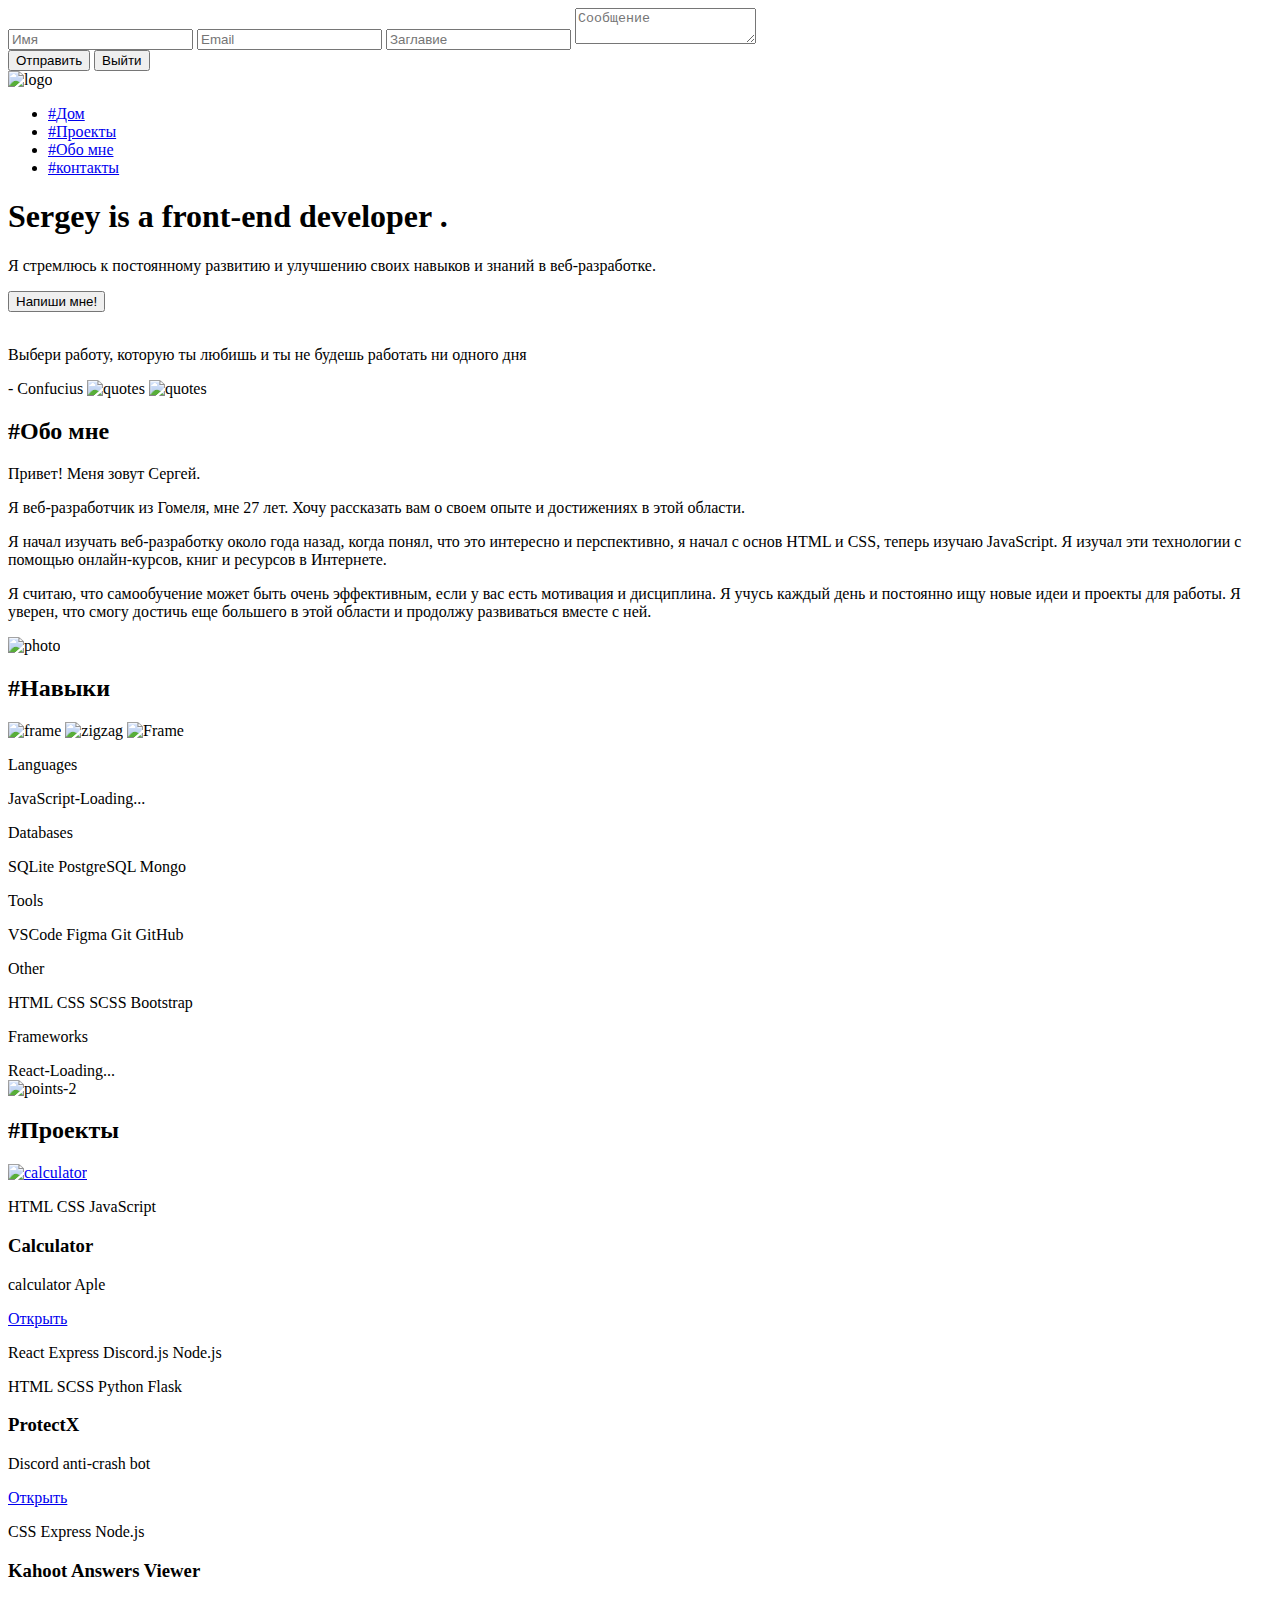
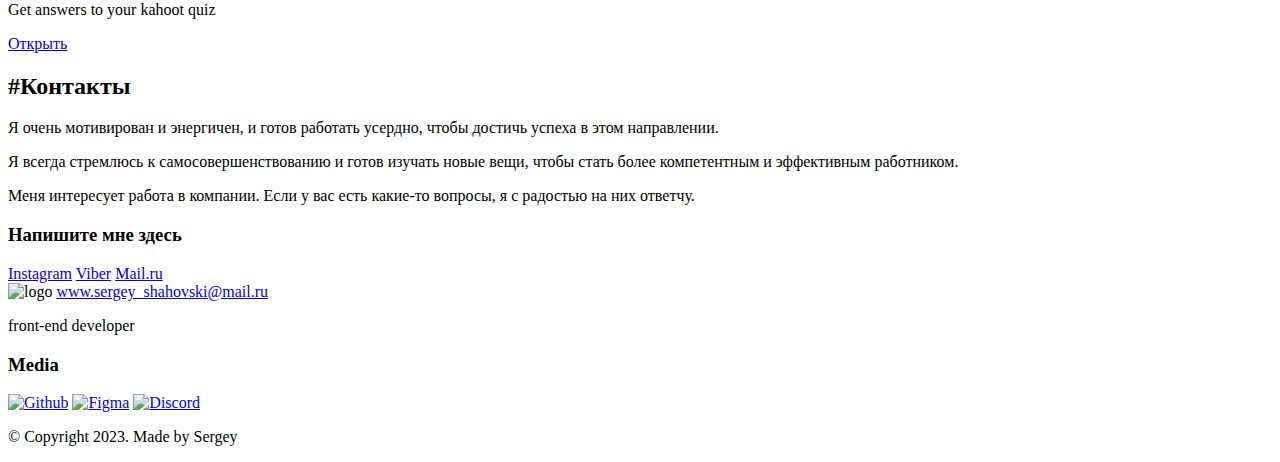
==== index.html @ 96afbb28 "Add files via upload" ====
<!DOCTYPE html>
<html lang="ru">
<head>
    <meta charset="UTF-8">
    <title>SergeyPortfolio</title>
    <link rel="icon" href="img-main/favicon.ico" type="image/x-icon">
    <meta name="viewport" content="width=device-width, initial-scale=1">
    <link rel="preconnect" href="https://fonts.googleapis.com">
    <link rel="preconnect" href="https://fonts.gstatic.com" crossorigin>
    <link href="https://fonts.googleapis.com/css2?family=Fira+Code:wght@400;500;600&family=Source+Code+Pro:wght@400;500;600&display=swap" rel="stylesheet">
    <link rel="stylesheet" href="css/style.css">
</head>
<body>
    <div class="page">
       
        <div class="btn-up btn-up_hide"></div>
        
        <div id="form" class="form ">
            <form action="" method="post"> 
                <input class="top user_name" name="message" type="text" placeholder="Имя" required>
                <input class="top user_email" name="email" type="email" placeholder="Email">
                <input class="form-title" name="message" type="text" placeholder="Заглавие">
                <textarea name="message" placeholder="Сообщение" required></textarea>
                <div class="formBtnMain">
                    <input  id="btn" type="submit" name="submit_btn" value="Отправить">
                    <input id="close" type="button" value="Выйти">
                </div>
            </form>
        </div>
        <header>
            <div class="container">
                <div class="logo-menu">
                    <div class="logo">
                        <img src="img-main/logo-6.png" alt="logo">
                    </div>
                    <div class="nav-links">
                        <ul id="menu" class="main-menu">
                            <li><a href="#"><span>#</span>Дом</a></li>
                            <li><a href="#works"><span>#</span>Проекты</a></li>
                            <li><a href="#about-me"><span>#</span>Обо мне</a></li>
                            <li><a href="#contacts"><span>#</span>контакты</a></li>
                            
                            
                            
                            <div class="wrap-menu-btn">
                                <div id="menu_btn">
                                    <span class="neon"></span>
                                    <span class="neon"></span>
                                    <span class="neon"></span>
                                </div>
                            </div>
                            
                            
                            
                            
                            
                        </ul>
                    </div>
                </div>
                <div class="header">
                    <div class="header-top">
                        <div class="main-text-btn">
                            <div class="main-text">
                                <h1>Sergey is a <span class="neon">front-end</span> developer <span class="neon">.</span></h1>
                                <p>Я стремлюсь к постоянному развитию и улучшению своих навыков и знаний в веб-разработке.</p>
                            </div>
                            <div class="main-btn">
                                <button id="form_btn">Напиши мне!</button>
                            </div>
                        </div>
                        
                        
                        
                        
                        
                        
                        
                        
                        <div class="main-img">
                            <div class="ava-img"></div>
                            <img class="zigzag-img" src="" alt="">
                            <img class="points-img" src="" alt="">
                        </div>
                        
                        
                        
                        
                        
                        
                        
                        
                    </div>
                    <div class="name-text">
                        <p>Выбери работу, которую ты любишь и ты не будешь работать ни одного дня</p>
                        <span>- Confucius</span>
                        <img class="quotes" src="img-main/quotes.png" alt="quotes">
                        <img class="quotes-2" src="img-main/quotes.png" alt="quotes">
                    </div>
                </div>
            </div>
            <div class="square">
                <span></span>
            </div>
        </header>
    <section id="about-me" class="about-me">
        <div class="container">
            <div class="about-me-main">
                <div class="about-me-title-text">
                    <div class="sab-header about-me-title">
                        <h2><span>#</span>Обо мне</h2>
                        <div class="line">
                            <span></span>
                        </div>
                    </div>
                    <div class="about-me-text">
                        <p>Привет! Меня зовут Сергей.</p>
                        <p>Я веб-разработчик из Гомеля, мне 27 лет. Хочу рассказать вам о своем опыте и достижениях в этой области.</p>

                        <p>Я начал изучать веб-разработку около года назад, когда понял, что это интересно и перспективно, я начал с основ HTML и CSS, теперь изучаю JavaScript. Я изучал эти технологии с помощью онлайн-курсов, книг и ресурсов в Интернете.</p>

                        <p>Я считаю, что самообучение может быть очень эффективным, если у вас есть мотивация и дисциплина. Я учусь каждый день и постоянно ищу новые идеи и проекты для работы. Я уверен, что смогу достичь еще большего в этой области и продолжу развиваться вместе с ней.</p>
                        <div class="main-btn about-btn">
                        </div>
                    </div>
                </div>
                <div class="about-me-img">
                    <img src="img-main/im-transformed22.png" alt="photo">
                    <span></span>
                    <div class="points-left"></div>
                    <div class="points-right"></div>
                </div>
            </div>
        </div>
        <div class="points-row"></div>
        <div class="about-square"></div>
    </section>
    
    <section class="skills">
        <div class="container">
            <div class="sab-header skills-title">
                <h2><span>#</span>Навыки</h2>
                <div class="line">
                    <span></span>
                </div>
            </div>
            <div class="wrap-skills">
                <div class="skills-figures">
                    <img class="frame" src="img-main/skills-figures/Frame.png" alt="frame">
                    <span class="big"></span>
                    <img class="skills-zikzag" src="img-main/skills-figures/zigzag-frame.png" alt="zigzag">
                    <span class="small"></span>
                    <img class="frame-2" src="img-main/skills-figures/Frame.png" alt="Frame">
                </div>
                <div class="aside-skills">
                    <div class="inner">
                        <div class="title">
                            <p>Languages</p>
                        </div>
                        <div class="text">
                            <span>JavaScript-Loading...</span>
                        </div>
                    </div>
                    <div class="inner">
                        <div class="title">
                            <p>Databases</p>
                        </div>
                        <div class="text">
                            <span>SQLite PostgreSQL Mongo</span>
                        </div>
                    </div>
                    <div class="inner">
                        <div class="title">
                            <p>Tools</p>
                        </div>
                        <div class="text">
                            <span>VSCode Figma Git GitHub</span>
                        </div>
                    </div>
                    <div class="inner">
                        <div class="title">
                            <p>Other</p>
                        </div>
                        <div class="text">
                            <span>HTML CSS SCSS Bootstrap</span>
                        </div>
                    </div>
                    <div class="inner">
                        <div class="title">
                            <p>Frameworks</p>
                        </div>
                        <div class="text">
                            <span>React-Loading...</span>
                        </div>
                    </div>
                </div>
            </div>
        </div>
    </section>
    <section id="works" class="projects">
        <span class="figure"></span>
        <img class="points-2" src="img-main/points-2.png" alt="points-2">
        <div class="container">
            <div class="projects-top">
                <div class="sab-header">
                    <h2><span>#</span>Проекты</h2>
                    <div class="line">
                        <span></span>
                    </div>
                </div>
            </div>
            <div class="item">
                <div class="block">
                    <div class="item-image"><a href="portfolio/calculator/index.html" target="_blank"><img src="img-portfolio/iOS11Main.jpg" alt="calculator"></a></div>
                    <div class="item-title">
                        <p>HTML CSS JavaScript</p>
                    </div>
                    <div class="item-text">
                        <h3>Сalculator</h3>
                        <p>calculator Aple</p>
                        <div class="item-text-lincks">
                            <a href="portfolio/calculator/index.html" target="_blank">Открыть</a>
                        </div>
                    </div>
                    
                </div>
                <div class="block">
                    <div class="item-image"></div>
                    <div class="item-title">
                        <p>React Express Discord.js Node.js</p>
                        <p>HTML SCSS Python Flask</p>
                    </div>
                    <div class="item-text">
                        <h3>ProtectX</h3>
                        <p>Discord anti-crash bot</p>
                        <div class="item-text-lincks">
                            <a href="#">Открыть</a>
                        </div>
                    </div>
                    
                </div>
                <div class="block">
                    <div class="item-image"></div>
                    <div class="item-title">
                        <p>CSS Express Node.js</p>
                    </div>
                    <div class="item-text">
                        <h3>Kahoot Answers Viewer</h3>
                        <p>Get answers to your kahoot quiz</p>
                        <div class="item-text-lincks">
                            <a href="#">Открыть</a>
                        </div>
                    </div>
                    
                </div>
            </div>
        </div>
    </section>
    
    <section id="contacts" class="contacts">
        <div class="container">
            <div class="sab-header contacts-title">
                <h2><span>#</span>Контакты</h2>
                <div class="line">
                    <span></span>
                </div>
            </div>
            <div class="contacts-main">
                <div class="text">
                    <p>Я очень мотивирован и энергичен, и готов работать усердно, чтобы достичь успеха в этом направлении.</p>
                    <p>Я всегда стремлюсь к самосовершенствованию и готов изучать новые вещи, чтобы стать более компетентным и эффективным работником.</p>
                    <p>Меня интересует работа в компании. Если у вас есть какие-то вопросы, я с радостью на них ответчу.</p>
                </div>
                <div class="contacts-message">
                    <h3>Напишите мне здесь</h3>
                    <a href="https://www.instagram.com/sergey_garf/" target="_blank">Instagram</a>
                    <a href="viber://chat?number=%2B375447014181">Viber</a>
                    <a href="mailto:www.sergey_shahovski@mail.ru">Mail.ru</a>
                </div>
            </div>
        </div>
        <div class="points-colum-3"></div>
    </section>
    <footer>
        <div class="container">
            <div class="end">
                <div class="info-end">
                    <div class="logo-footer">
                        <img src="img-main/logo-6.png" alt="logo">
                        <a href="mailto:www.sergey_shahovski@mail.ru">www.sergey_shahovski@mail.ru</a>
                    </div>
                    <div class="info-text">
                        <p>front-end developer</p>
                    </div>
                </div>
                <div class="message">
                    <h3>Media</h3>
                    <a href="https://github.com/SergeyShahovski" target="_blank"><img src="img-main/message/Github.png" alt="Github"></a>
                    <a href="https://www.figma.com/" target="_blank"><img src="img-main/message/Figma.png" alt="Figma"></a>
                    <a href="https://discord.com/" target="_blank"><img src="img-main/message/Discord.png" alt="Discord"></a>
                </div>
            </div>
        </div>
        <div class="futer-copyright">
            <p>© Copyright 2023. Made by Sergey</p>
        </div>
    </footer>
    </div>
    <script src="script/form.js"></script>
    <script src="script/menu.js"></script>
    <script src="script/skroll.js"></script>
</body>
</html>
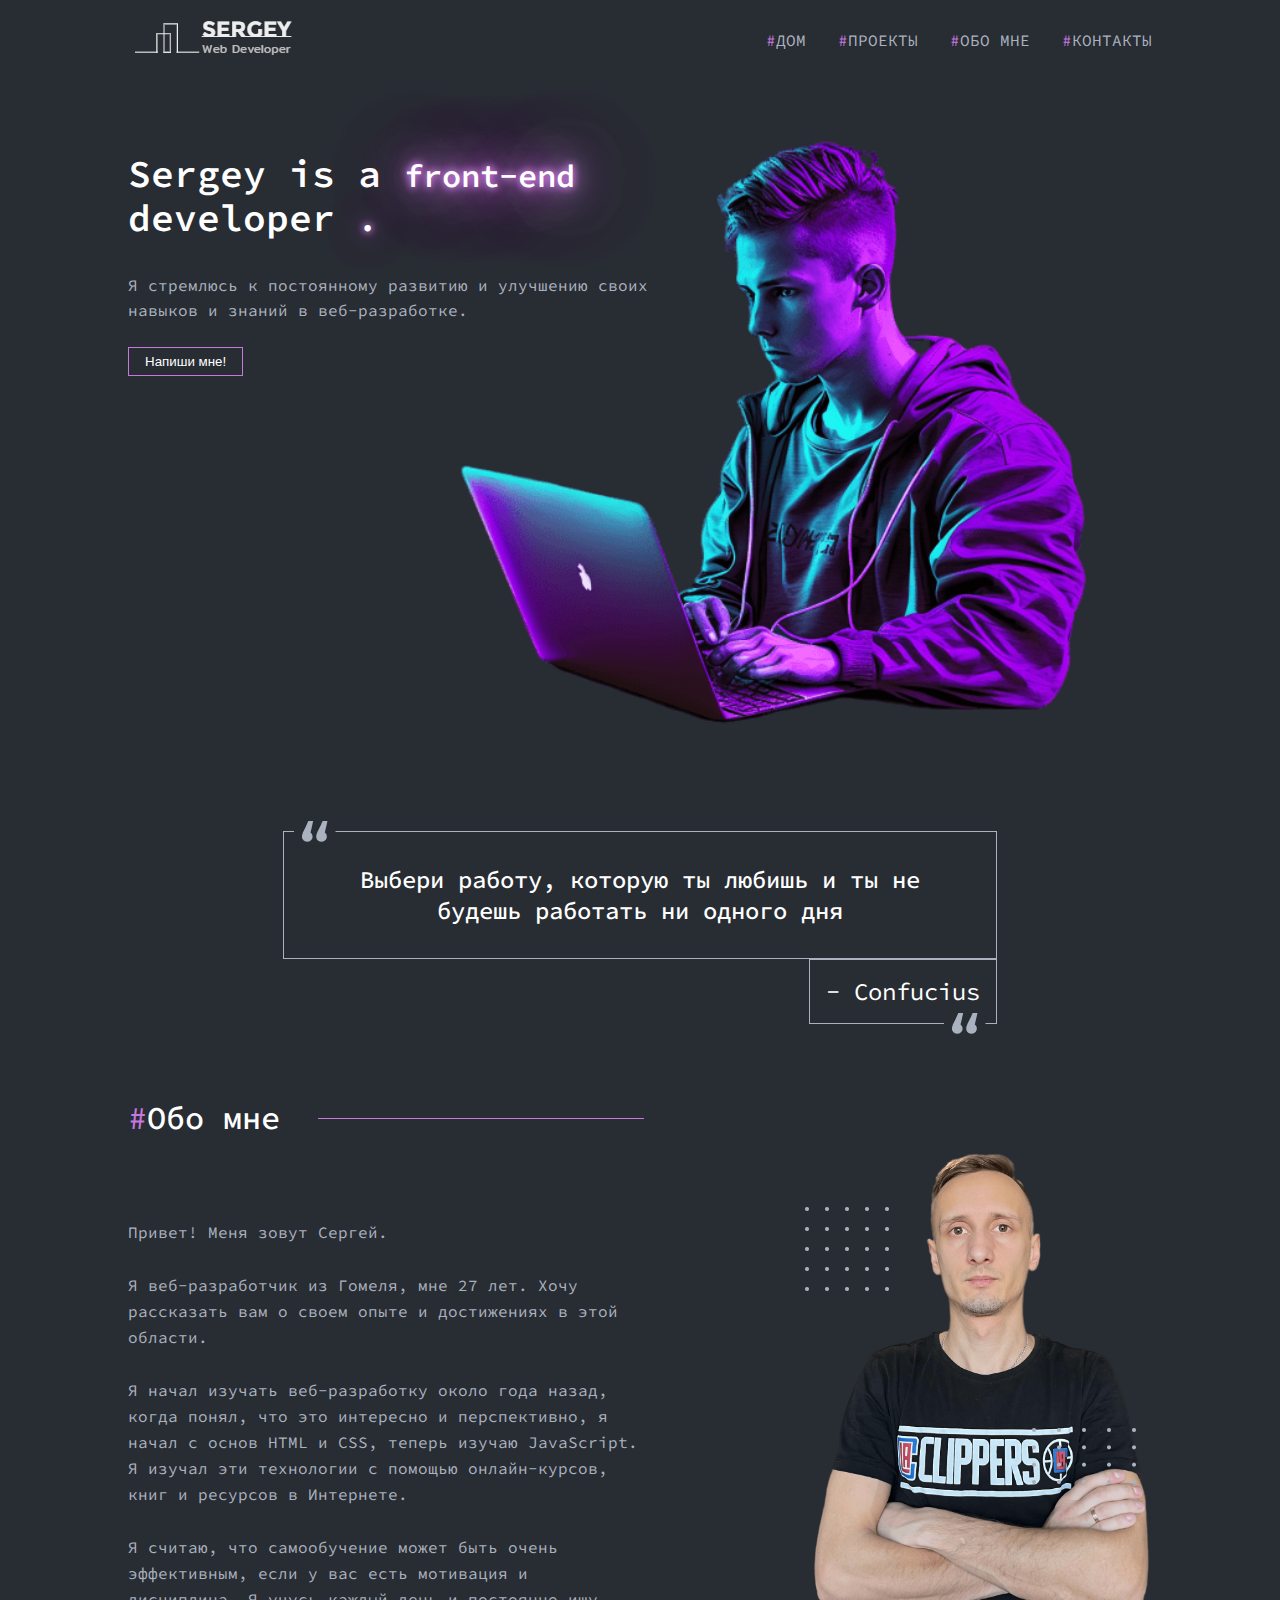
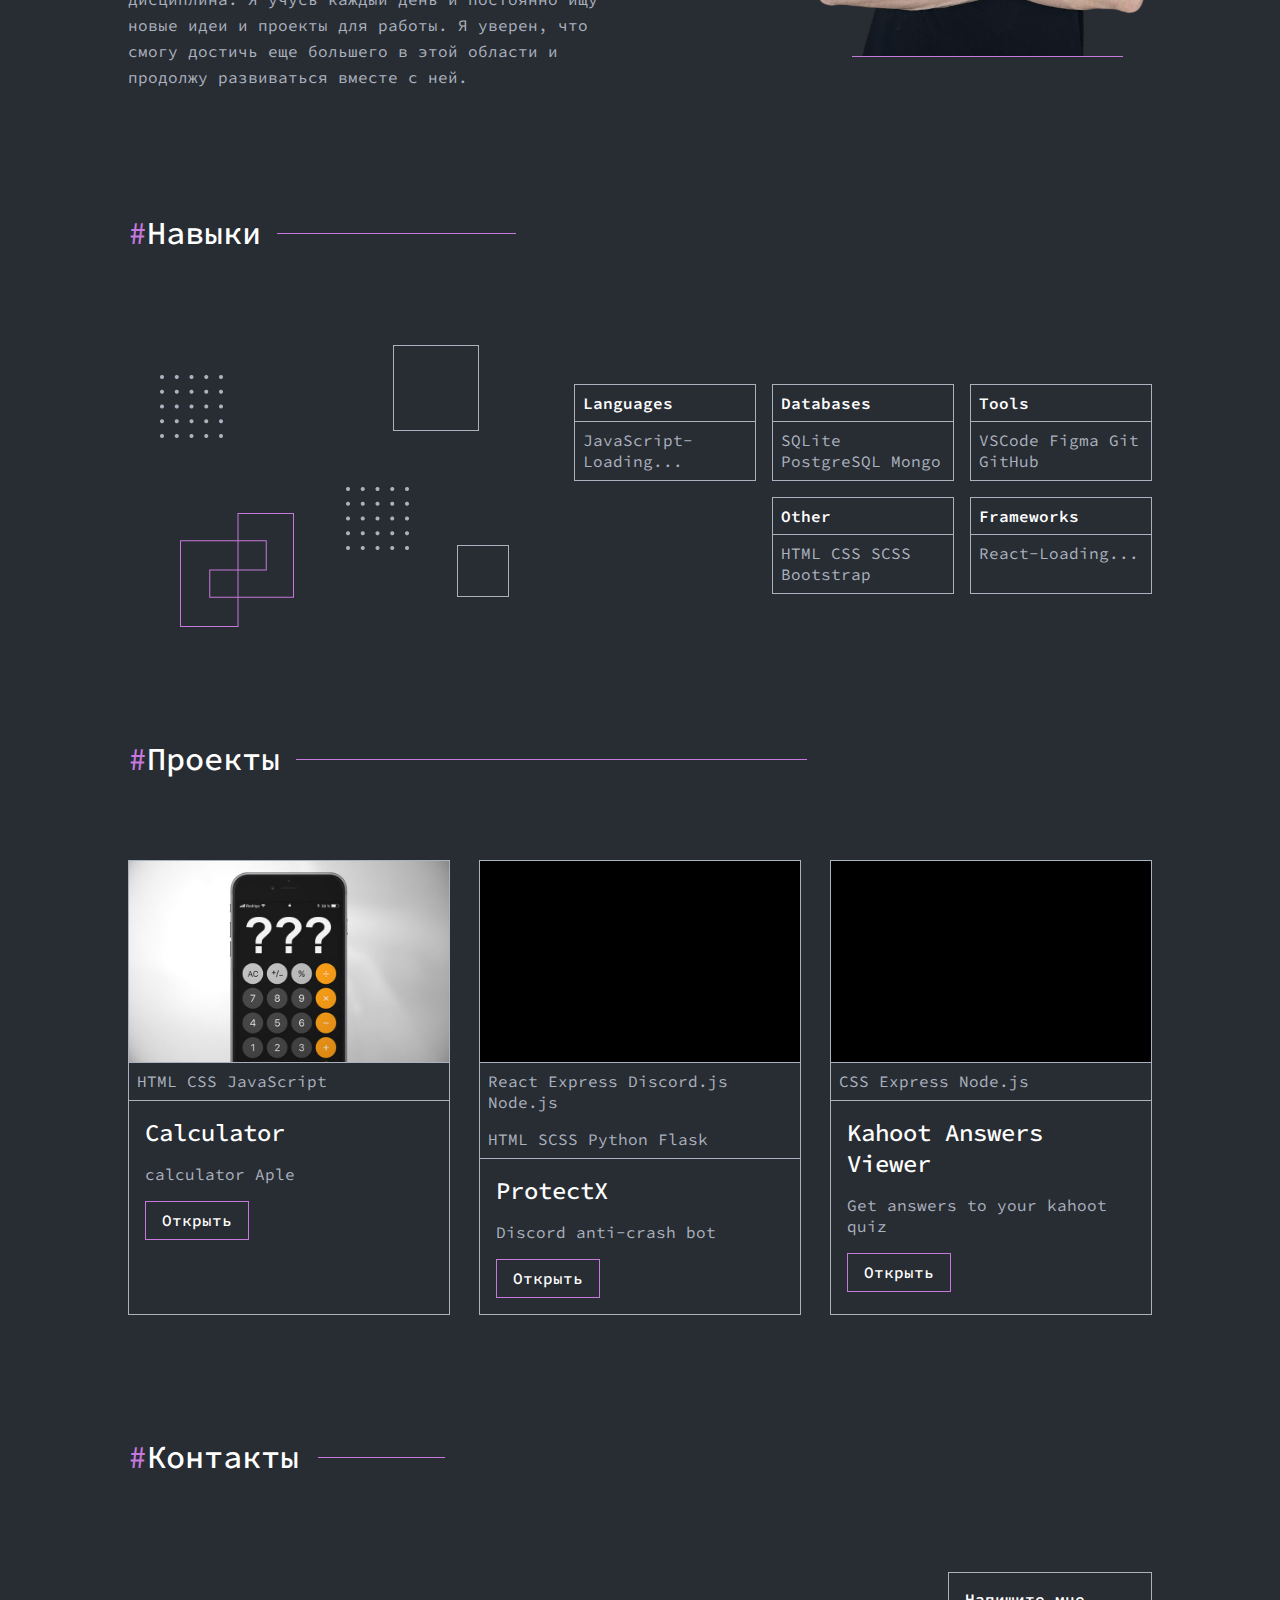
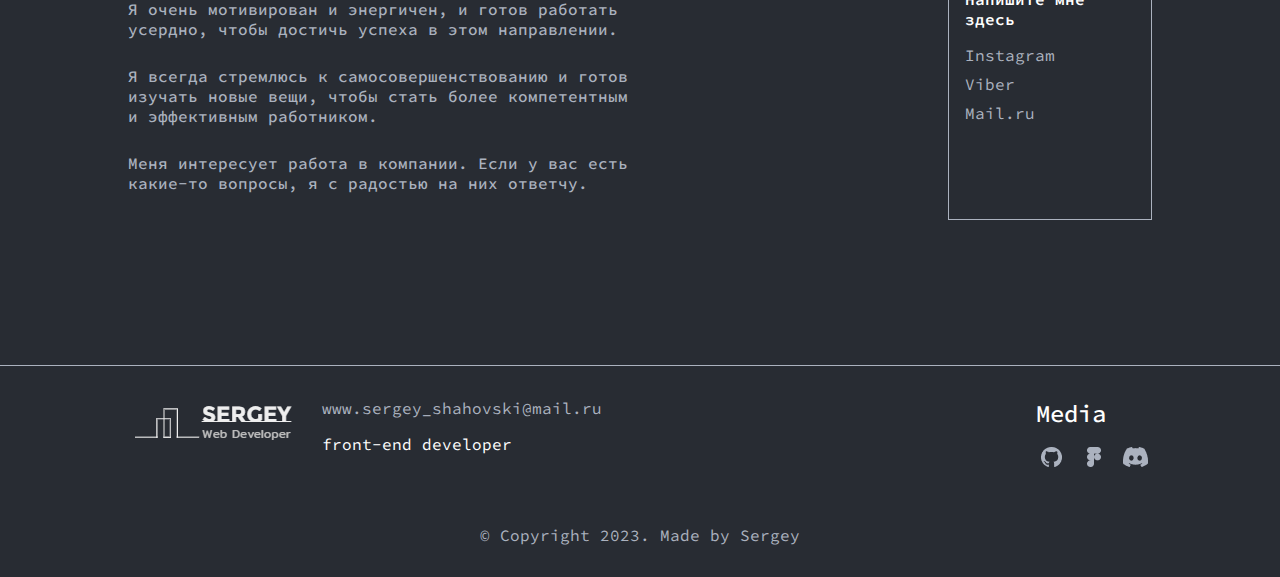
==== commit a2af8f0f: "Add files via upload" ====
--- a/index.html
+++ b/index.html
@@ -39,9 +39,6 @@
                             <li><a href="#works"><span>#</span>Проекты</a></li>
                             <li><a href="#about-me"><span>#</span>Обо мне</a></li>
                             <li><a href="#contacts"><span>#</span>контакты</a></li>
-                            
-                            
-                            
                             <div class="wrap-menu-btn">
                                 <div id="menu_btn">
                                     <span class="neon"></span>
@@ -49,11 +46,6 @@
                                     <span class="neon"></span>
                                 </div>
                             </div>
-                            
-                            
-                            
-                            
-                            
                         </ul>
                     </div>
                 </div>
@@ -273,7 +265,7 @@
                 <div class="contacts-message">
                     <h3>Напишите мне здесь</h3>
                     <a href="https://www.instagram.com/sergey_garf/" target="_blank">Instagram</a>
-                    <a href="viber://chat?number=%2B375447014181">Viber</a>
+                    <a href="viber://chat?number=%2B375447014281">Viber</a>
                     <a href="mailto:www.sergey_shahovski@mail.ru">Mail.ru</a>
                 </div>
             </div>
--- a/css/style.css
+++ b/css/style.css
@@ -0,0 +1,772 @@
+@import 'netbooks.css';
+@import 'tablet.css';
+@import 'smartphone_max.css';
+@import 'smartphone_mini.css';
+
+
+* {
+    margin: 0;
+    padding: 0;
+    text-decoration: none;
+    list-style-type: none;
+    box-sizing: border-box;
+}
+body {
+    background-color: #1E1E1E;
+}
+.page {
+    position: relative;
+    max-width: 1930px;
+    margin: 0 auto;
+    background-color: #282C33;
+    font-family: sans-serif;
+    font-family: 'Source Code Pro', monospace;
+}
+.btn-up {
+    position: fixed;
+    background-color: rgba(40, 44, 51, 0.8);
+    right: 50px;
+    bottom: 0;
+    border: 1px solid #ABB2BF;
+    border-bottom: none;
+    cursor: pointer;
+    display: flex;
+    align-items: center;
+    justify-content: center;
+    width: 60px;
+    height: 50px;
+    z-index: 10;
+}
+
+.btn-up::before {
+    content: "";
+    width: 40px;
+    height: 40px;
+    background: transparent no-repeat center center;
+    background-size: 100% 100%;
+    background-image: url("data:image/svg+xml,%3Csvg xmlns='http://www.w3.org/2000/svg' width='16' height='16' fill='%23fff' viewBox='0 0 16 16'%3E%3Cpath fill-rule='evenodd' d='M7.646 4.646a.5.5 0 0 1 .708 0l6 6a.5.5 0 0 1-.708.708L8 5.707l-5.646 5.647a.5.5 0 0 1-.708-.708l6-6z'/%3E%3C/svg%3E");
+}
+
+.btn-up_hide {
+  display: none;
+}
+
+@media (hover: hover) and (pointer: fine) {
+    .btn-up:hover {
+        background-color: #C778DD;
+    }
+}
+.container {
+    padding: 0 10px 0;
+    margin: 0 auto;
+    max-width: 1044px;
+}
+.logo-menu {
+    display: flex;
+    justify-content: space-between;
+    align-items: center;
+    width: 100%;
+    height: 79px;
+    
+}
+.logo {
+}
+.nav-links {
+    text-align: right;
+}
+.nav-links ul {
+    display: flex;
+}
+.nav-links ul li {
+    margin-left: 32px;
+}
+.nav-links ul li a {
+    font-weight: 400;
+    font-size: 16px;
+    text-transform: uppercase;
+    color: #ABB2BF;
+}
+.nav-links ul li a:hover {
+    color: #fff;
+    transition: 0.3s;
+}
+.nav-links ul li span {
+    color: #C778DD;
+}
+#menu_btn {
+    display: none;
+}
+
+
+
+header {
+    margin: 0 auto;
+    position: relative;
+    max-width: 1366px;
+    background: #282C33;
+}
+.header-top {
+    display: flex;
+    justify-content: space-between;
+    /*   min-height: 520px;*/
+    min-height: 720px;
+    background-repeat: no-repeat;
+    background-size: contain;
+    background-position: right;
+    background-image: url(../img-main/image11.png);
+}
+.main-text-btn {
+    margin-top: 74px;
+    max-width: 537px;
+}
+.main-text-btn h1 {
+    font-weight: 600;
+    font-size: 38px;
+    line-height: 42px;
+    color: #fff;
+}
+
+
+/**************************NEON****************************/
+
+
+.main-text span {
+    color: #fff;
+    text-shadow:
+    0 0 7px #C778DD,
+    0 0 10px #C778DD,
+    0 0 21px #C778DD,
+    0 0 42px #C778DD,
+    0 0 82px #C778DD,
+    0 0 92px #C778DD,
+    0 0 102px #fff,
+    0 0 151px #fff;
+}
+
+.neon {
+    font-size: 32px;
+    animation: flicker 3s infinite alternate;
+}
+    @keyframes flicker {
+    
+    0%, 18%, 22%, 25%, 53%, 57%, 00% {
+
+    text-shadow:
+    0 0 4px #C778DD,
+    0 0 11px #C778DD,
+    0 0 19px #C778DD,
+    0 0 40px #C778DD,
+    0 0 80px #C778DD,
+    0 0 90px #C778DD,
+    0 0 100px #fff,
+    0 0 150px #fff;
+  
+  }
+  
+  20%, 24%, 55% {        
+      text-shadow: none;
+  }    
+}
+
+.main-text-btn p {
+    margin-top: 32px;
+    font-weight: 400;
+    font-size: 16px;
+    line-height: 25px;
+    color: #ABB2BF;
+}
+.main-btn {
+    margin-top: 24px;
+}
+.main-btn button {
+    background: none;
+    padding: 6px 16px;
+    color: #fff;
+    border: 1px solid #C778DD;
+    cursor: pointer;
+}
+.main-btn button:hover,
+.item-text-lincks a:hover,
+.btn-up:hover{
+    background-color: #C778DD;
+    transition: .3s;
+}
+
+
+/*
+.main-img {
+    
+}
+.main-img .ava-img {
+    
+}
+.main-img .zigzag-img {
+    
+}
+.main-img .points-img {
+    
+    
+}
+*/
+
+.name-text {
+    position: relative;
+    display: flex;
+    flex-direction: column;
+    align-items: flex-end;
+    flex-wrap: wrap;
+    align-content: center;
+    max-width: 714px;
+    margin: 0 auto;
+    margin-top: 32px;
+    margin-bottom: 74px;
+    text-align: center;
+    color: #FFFFFF;
+}  
+.name-text p {
+    display: block;
+    font-weight: 500;
+    font-size: 24px;
+    color: #FFFFFF;
+    padding: 32px;
+    border: 1px solid #ABB2BF;
+}
+.name-text span {
+    display: block;
+    text-align: right;
+    font-weight: 400;
+    font-size: 24px;
+    color: #FFFFFF;
+    padding: 16px;
+    border: 1px solid #ABB2BF;
+}
+.quotes {
+    position: absolute;
+    left: 11px;
+    top: -14px;
+}
+.quotes-2 {
+    position: absolute;
+    right: 11px;
+    bottom: -14px;
+}
+.square {
+    position: absolute;
+    width: 82px;
+    height: 91px;
+    border: 1px solid #ABB2BF;
+    border-right: none;
+    right: 0;
+    top: 682px;
+}
+
+
+
+/*****************FORM*******************/
+
+
+
+.form {
+    display: none;
+    position: fixed;
+    width: 100%;
+    height: 100vh;
+    background-color: rgba(0, 0, 0, 0.85);
+    top: 0;
+    z-index: 6;
+    transition: 0.5s;
+}
+form {
+    margin: 0 auto;
+    margin-top: 10px;
+    max-width: 569px;
+    padding: 32px;
+    line-height: 0;
+    background: #282C33;
+    border: 1px solid #ABB2BF;
+}
+form .top {
+    width: 49%;
+    height: 37px;
+    padding-left: 10px;
+    outline: none;
+    font-weight: 400;
+    font-size: 16px;
+    color: #fff;
+    background: #282C33;
+    border: 1px solid #ABB2BF;
+}
+form .form-title {
+    width: 100%;
+    height: 37px;
+    margin: 16px 0;
+    padding-left: 10px;
+    font-weight: 400;
+    font-size: 16px;
+    color: #fff;
+    outline: none;
+    background: #282C33;
+    border: 1px solid #ABB2BF;
+}
+form textarea {
+    width: 100%;
+    min-height: 200px;
+    outline: none;
+    padding: 10px;
+    font-weight: 400;
+    font-size: 16px;
+    resize: vertical;
+    color: #fff;
+    background: #282C33;
+    border: 1px solid #ABB2BF;
+}
+.formBtnMain {
+    display: flex;
+    justify-content: space-between;
+}
+form #btn,
+form #close {
+    margin-top: 16px;
+    padding: 8px 16px;
+    font-weight: 400;
+    font-size: 16px;
+    color: #fff;
+    background: #282C33;
+    border: 1px solid #C778DD;
+    cursor: pointer;
+}
+.hidden_form {
+    display: block;
+    padding: 0 10px;
+    transition: 5s;
+    z-index: 7;
+    transition: .5s;
+}
+
+.top:focus, .form-title:focus, textarea:focus {
+    background-color: #363b43;
+    transition: .5s;
+}
+
+
+
+/****************projects***************/
+
+
+
+
+.projects {
+    position: relative;
+    max-width: 1366px;
+    margin: 0 auto;
+}
+.projects .figure {
+    position: absolute;
+    width: 87px;
+    height: 155px;
+    top: 250px;
+    right: 0;
+    border: 1px solid #ABB2BF;
+    border-right: none;
+}
+.projects .points-2 {
+    position: absolute;
+    left: 0;
+    top: 65px;
+}
+.projects-top {
+    display: flex;
+    justify-content: space-between;
+    align-items: center;
+}
+.sab-header {
+    max-width: 701px;
+    display: flex;
+    align-items: center;
+}
+.sab-header h2 {
+    font-weight: 500;
+    font-size: 32px;
+    color: #FFFFFF;
+}
+.sab-header h2 span {
+    float: left;
+    color: #C778DD;
+}
+.sab-header .line {
+    margin-left: 16px;
+    width: 511px;
+    height: 1px;
+    background: #C778DD;
+}
+.line span {
+    display: inline-block;
+    width: 100%;
+}
+.sab-header-link a {
+    font-weight: 500;
+    font-size: 16px;
+    line-height: 21px;
+    color: #FFFFFF;
+}
+
+
+
+.item {
+    margin-top: 81px;
+    display: flex;
+    justify-content: space-between;
+    flex-wrap: wrap;
+    width: 100%;
+}
+.block {
+    margin-bottom: 10px;
+    width: 332px;
+    border: 1px solid #ABB2BF;
+}
+.item-image {
+    position: relative;
+    width: 100%;
+    height: 201px;
+    background-color: #000;
+}
+.item-image img {
+    position: absolute;
+    width: 100%;
+    height: 100%;
+}
+.item-image a {
+    position: absolute;
+    width: 100%;
+    height: 100%;
+}
+.item-image a:hover {
+    background-color: #fff;
+}
+.item-title {
+    border: 1px solid #ABB2BF;
+    border-left: 0;
+    border-right: 0;
+}
+.item-title p {
+    padding: 8px;
+    font-weight: 400;
+    font-size: 16px;
+    line-height: 21px;
+    color: #ABB2BF;
+}
+.item-text {
+    padding: 16px;
+}
+.item-text h3 {
+    font-weight: 500;
+    font-size: 24px;
+    line-height: 31px;
+    color: #FFFFFF;
+}
+.item-text p {
+    padding: 16px 0;
+    font-weight: 400;
+    font-size: 16px;
+    line-height: 21px;
+    color: #ABB2BF;
+}
+.item-text-lincks a {
+    display: inline-block;
+    margin-right: 16px;
+    padding: 8px 16px;
+    font-weight: 500;
+    font-size: 16px;
+    line-height: 21px;
+    color: #FFFFFF;
+    border: 1px solid #C778DD;
+}
+
+
+
+
+/**************************SKILLS******************************/
+
+
+
+
+.skills {
+    margin: 0 auto;
+    padding-top: 96px;
+    max-width: 1366px;
+}
+.skills-title .line {
+    width: 239px;
+}
+.skills-figures {
+    position: relative;
+    min-width: 200px;
+    width: 349px;
+    height: 282px;
+    min-height: 282px;
+    margin: 12px 0 0 32px;
+}
+.skills-figures .frame {
+    position: absolute;
+    left: 0;
+    top: 30px;
+}
+.skills-figures .big {
+    position: absolute;
+    top: 0;
+    right: 30px;
+    width: 86px;
+    height: 86px;
+    border: 1px solid #ABB2BF;
+}
+.skills-figures .skills-zikzag {
+    position: absolute;
+    bottom: 0;
+    left: 20px;
+}
+.skills-figures .small {
+    position: absolute;
+    width: 52px;
+    height: 52px;
+    right: 0;
+    bottom: 30px;
+    border: 1px solid #ABB2BF;
+}
+.skills-figures .frame-2 {
+    position: absolute;
+    right: 100px;
+    bottom: 77px;
+}
+.wrap-skills {
+    display: flex;
+    justify-content: space-between;
+    margin: 80px 0 112px;
+}
+.aside-skills {
+    max-width: 594px;
+    margin-top: 35px;
+    display: flex;
+    flex-wrap: wrap;
+    align-content: flex-start;
+    justify-content: flex-end;
+}
+.inner {
+    width: 182px;
+    border: 1px solid #ABB2BF;
+    margin: 16px 0 0 16px;
+}
+.inner .title p {
+    padding: 8px;
+    border-bottom: 1px solid #ABB2BF;
+    font-weight: 600;
+    font-size: 16px;
+    color: #FFFFFF;
+}
+.inner .text span {
+    display: block;
+    padding: 8px;
+    font-weight: 400;
+    font-size: 16px;
+    line-height: 21px;
+    color: #ABB2BF;
+}
+
+
+/*********************about-me***********************/
+
+.about-me {
+    position: relative;
+    margin: 0 auto;
+    max-width: 1366px;
+}
+.about-me-main {
+    display: flex;
+    justify-content: space-between;
+}
+.about-me-title {
+    max-width: 516px;
+}
+.about-me-title h2 {
+    min-width: 174px;
+}
+.about-me-text {
+    margin-top: 81px;
+    width: 515px;
+    
+}
+.about-me-text p {
+    padding-bottom: 27px;
+    font-weight: 400;
+    font-size: 16px;
+    line-height: 26px;
+    color: #ABB2BF;
+}
+.about-btn {
+    margin: 0;
+}
+.about-me-img {
+    position: relative;
+    margin-top: 50px;
+    width: 343px;
+    height: 508px;
+    line-height: 0;
+}
+.about-me-img img {
+    max-width: 343px;
+    max-height: 508px;
+}
+
+.about-me-img span {
+    display: block;
+    margin-left: 43px;
+    max-width: 271px;
+    height: 1px;
+    background: #C778DD;
+}
+.about-me-img .points-left {
+    position: absolute;
+    left: -4px;
+    top: 59px;
+    width: 84px;
+    height: 84px;
+    background-image: url(../img-main/points.png);
+}
+.about-me-img .points-right {
+    position: absolute;
+    right: 16px;
+    bottom: 172px;
+    width: 104px;
+    height: 56px;
+    background-image: url(../img-main/points-4.png);
+}
+.points-row {
+    position: absolute;
+    width: 80px;
+    height: 103px;
+    right: 0;
+    bottom: 100px;
+    background-image: url(../img-main/points-row.png);
+}
+.about-square {
+    position: absolute;
+    left: 0;
+    top: 245px;
+    width: 77px;
+    height: 155px;
+    border: 1px solid #ABB2BF;
+    border-left: none;
+}
+
+
+/**************contacts*************/
+
+
+.contacts {
+    position: relative;
+    margin: 0 auto;
+    padding: 112px 0 145px 0;
+    max-width: 1366px;
+}
+.contacts-title {
+    max-width: 317px;
+}
+.contacts-title h2 {
+    min-width: 174px;
+}
+.contacts-main {
+    display: flex;
+    justify-content: space-between;
+    margin-top: 95px;
+}
+.contacts-main .text p {
+    padding-bottom: 27px;
+    max-width: 505px;
+    font-weight: 500;
+    font-size: 16px;
+    color: #ABB2BF;
+}
+.contacts-main .text {
+    margin-top: 27px;
+}
+.contacts-message {
+    width: 204px;
+    padding: 16px;
+    border: 1px solid #ABB2BF;
+}
+.contacts-message h3 {
+    padding-bottom: 8px;
+    font-weight: 600;
+    font-size: 16px;
+    color: #FFFFFF;
+}
+.contacts-message a {
+    display: block;
+    margin-top: 8px;
+    font-weight: 400;
+    font-size: 16px;
+    line-height: 21px;
+    color: #ABB2BF;
+}
+.contacts-message a:hover {
+    color: #fff;
+}
+.points-colum-3 {
+    position: absolute;
+    width: 52px;
+    height: 103px;
+    left: 0;
+    top: 205px;
+    background-image: url(../img-main/points-colum3.png);
+}
+
+
+/***************FOOTER******************/
+
+footer {
+    width: 100%;
+    margin: 0 auto;
+    padding: 32px 0 32px 0;
+    border-top: 1px solid #ABB2BF; 
+}
+.end {
+    display: flex;
+    justify-content: space-between;
+}
+.logo-footer img {
+    padding: 0 24px 16px 0;
+    float: left;
+}
+.logo-footer a {
+    font-weight: 400;
+    font-size: 16px;
+    color: #ABB2BF;
+}
+.logo-footer a:hover {
+    color: #fff;
+}
+.info-text p {
+    margin-top: 16px;
+    font-weight: 400;
+    font-size: 16px;
+    color: #FFFFFF;
+}
+.message h3 {
+    margin-bottom: 12px;
+    font-weight: 500;
+    font-size: 24px;
+    color: #FFFFFF;
+}
+.futer-copyright {
+    margin-top: 48px;
+    text-align: center;
+    font-weight: 400;
+    font-size: 16px;
+    color: #ABB2BF;
+}
+
+
+
+
+
+
+
